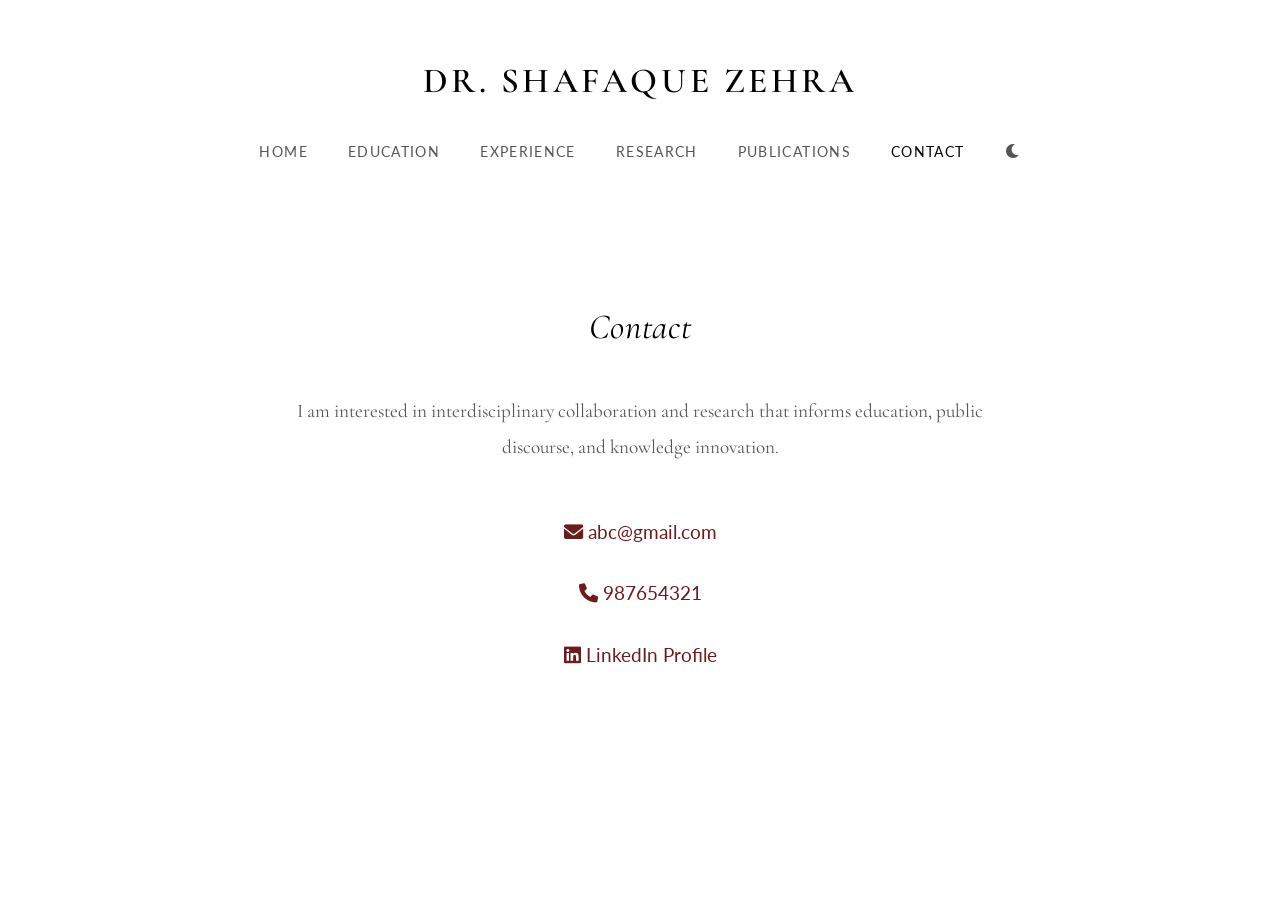
==== contact.html @ 659d8519 "Update contact.html" ====
<!DOCTYPE html>
<html lang="en" data-theme="light">
<head>
    <meta charset="UTF-8">
    <title>Dr. Shafaque Zehra | Contact</title>
    <link rel="stylesheet" href="style.css">
    <link href="https://cdnjs.cloudflare.com/ajax/libs/font-awesome/6.0.0/css/all.min.css" rel="stylesheet">
</head>
<body>
    <nav class="navbar">
        <div class="nav-content">
            <a href="index.html" class="logo">Dr. Shafaque Zehra</a>
            <ul class="nav-links">
                <li><a href="index.html">Home</a></li>
                <li><a href="education.html">Education</a></li>
                <li><a href="experience.html">Experience</a></li>
                <li><a href="research.html">Research</a></li>
                <li><a href="publications.html">Publications</a></li>
                <li><a href="contact.html" class="active">Contact</a></li>
                <li><button id="theme-toggle"><i class="fas fa-moon"></i></button></li>
            </ul>
        </div>
    </nav>
    
    <main class="container" style="text-align: center; margin-top: 4rem;">
        <h2 class="section-title" style="border:none; text-align: center;">Contact</h2>
        
        <p style="margin-bottom: 3rem; font-size: 1.2rem; color: var(--text-muted);">
            I am interested in interdisciplinary collaboration and research that informs education, public discourse, and knowledge innovation.
        </p>

        <div style="font-family: var(--font-sans); font-size: 1.2rem; display: flex; flex-direction: column; gap: 1.5rem; align-items: center;">
            <a href="mailto:abc@gmail.com" class="animated-box" style="width: 100%; max-width: 400px; flex-direction: row; justify-content: center;"><i class="fas fa-envelope"></i> abc@gmail.com</a>
            
            <a href="tel:987654321" class="animated-box" style="width: 100%; max-width: 400px; flex-direction: row; justify-content: center;"><i class="fas fa-phone"></i> 987654321</a>
            
            <a href="https://www.linkedin.com/in/dr-shafaque-zehra-86493b15a" target="_blank" class="animated-box" style="width: 100%; max-width: 400px; flex-direction: row; justify-content: center;"><i class="fab fa-linkedin"></i> LinkedIn Profile</a>
        </div>
    </main>
    <script src="script.js"></script>
</body>
</html>
---- style.css ----
@import url('https://fonts.googleapis.com/css2?family=Cormorant+Garamond:ital,wght@0,400;0,600;0,700;1,400&family=Lato:wght@300;400;700&display=swap');

:root {
    --bg-color: #ffffff;
    --text-main: #222222;
    --text-muted: #555555;
    --primary: #000000;
    --accent: #6b1d1d; /* A subtle, classic academic crimson */
    --border: #e5e5e5;
    
    /* Classic Academic Fonts */
    --font-serif: 'Cormorant Garamond', Georgia, serif;
    --font-sans: 'Lato', Helvetica, Arial, sans-serif;
}

[data-theme="dark"] {
    --bg-color: #1a1a1a;
    --text-main: #e0e0e0;
    --text-muted: #aaaaaa;
    --primary: #ffffff;
    --accent: #d47777;
    --border: #333333;
}

* { margin: 0; padding: 0; box-sizing: border-box; transition: color 0.3s, background-color 0.3s; }

body { 
    font-family: var(--font-serif); 
    background: var(--bg-color); 
    color: var(--text-main); 
    line-height: 1.9; 
    font-size: 1.15rem;
}

h1, h2, h3, h4, .logo { 
    font-weight: 600; 
    color: var(--primary); 
    letter-spacing: 0.02em;
}

a { 
    text-decoration: none; 
    color: var(--accent); 
    border-bottom: 1px transparent solid;
    transition: border-bottom 0.2s ease;
}

a:hover {
    border-bottom: 1px var(--accent) solid;
}

/* Elegant, Minimalist Navigation */
.navbar { 
    padding: 3rem 0 1rem 0; 
    background: var(--bg-color); 
}
.nav-content { 
    max-width: 900px; 
    margin: 0 auto; 
    padding: 0 2rem; 
    display: flex; 
    flex-direction: column; 
    align-items: center;
    gap: 1.5rem;
}
.logo { 
    font-size: 2.2rem; 
    text-transform: uppercase; 
    letter-spacing: 0.1em;
}
.nav-links { 
    list-style: none; 
    display: flex; 
    gap: 2.5rem; 
    align-items: center; 
    font-family: var(--font-sans);
    font-size: 0.85rem;
    text-transform: uppercase;
    letter-spacing: 0.1em;
}
.nav-links a { color: var(--text-muted); border: none; }
.nav-links a:hover, .nav-links a.active { color: var(--primary); }
#theme-toggle { background: none; border: none; color: var(--text-muted); cursor: pointer; font-size: 1rem; }

/* Layout containers */
.container { 
    max-width: 800px; /* Narrower for better reading */
    margin: 0 auto; 
    padding: 3rem 2rem 6rem; 
}

.section-title { 
    font-size: 2.2rem; 
    margin-bottom: 2rem; 
    text-align: center;
    font-style: italic;
    font-weight: 400;
}

/* Refined Book Showcase */
.book-showcase {
    margin: 4rem 0;
    padding: 3rem 0;
    border-top: 1px solid var(--border);
    border-bottom: 1px solid var(--border);
}
.book-content {
    display: flex;
    gap: 4rem;
    align-items: center;
}
.book-image img {
    width: 220px;
    box-shadow: 5px 5px 15px rgba(0,0,0,0.1);
}
.book-text h3 { 
    font-size: 2.2rem; 
    margin-bottom: 0.5rem; 
    line-height: 1.2;
}
.amzn-btn {
    display: inline-block; 
    margin-top: 1.5rem;
    font-family: var(--font-sans);
    font-size: 0.85rem;
    text-transform: uppercase;
    letter-spacing: 0.1em;
    color: var(--text-main);
    border-bottom: 1px solid var(--text-main);
}
.amzn-btn:hover { border-bottom-width: 2px; }

/* Clean Lists (No more bulky boxes) */
.creative-grid { 
    display: flex; 
    flex-direction: column; 
    gap: 3rem; 
}
.card { 
    background: transparent; 
    padding: 0; 
    border: none; 
    box-shadow: none; 
    margin-bottom: 2rem;
}
.card h3, .card h4 {
    font-size: 1.4rem;
    margin-bottom: 0.5rem;
}

/* Minimalist Badges */
.badge-container { display: flex; flex-wrap: wrap; gap: 1rem; margin-bottom: 2rem; }
.badge { 
    background: transparent; 
    border: 1px solid var(--border); 
    color: var(--text-main); 
    padding: 0.4rem 1rem; 
    font-family: var(--font-sans);
    font-size: 0.85rem;
    letter-spacing: 0.05em;
}
.badge:hover { border-color: var(--primary); }

/* Timeline stripped down */
.timeline { border-left: 1px solid var(--border); padding-left: 2rem; }
.timeline-item { margin-bottom: 2.5rem; position: relative; }
.timeline-item::before { 
    content: ''; 
    position: absolute; 
    left: -2.3rem; 
    top: 0.4rem; 
    width: 0.5rem; 
    height: 0.5rem; 
    background: var(--text-muted); 
    border-radius: 50%; 
}
.time-date { 
    font-family: var(--font-sans);
    font-size: 0.85rem;
    color: var(--text-muted); 
    text-transform: uppercase;
    letter-spacing: 0.1em;
    margin-bottom: 0.5rem; 
    display: block; 
}

/* Contact Grid */
.contact-grid { text-align: center; padding: 2rem 0; }
.contact-grid a { font-size: 1.2rem; margin: 1rem; display: inline-block; color: var(--primary); font-family: var(--font-sans); }

@media (max-width: 768px) { 
    .book-content { flex-direction: column; text-align: center; } 
    .nav-links { flex-wrap: wrap; justify-content: center; gap: 1.5rem; }
}
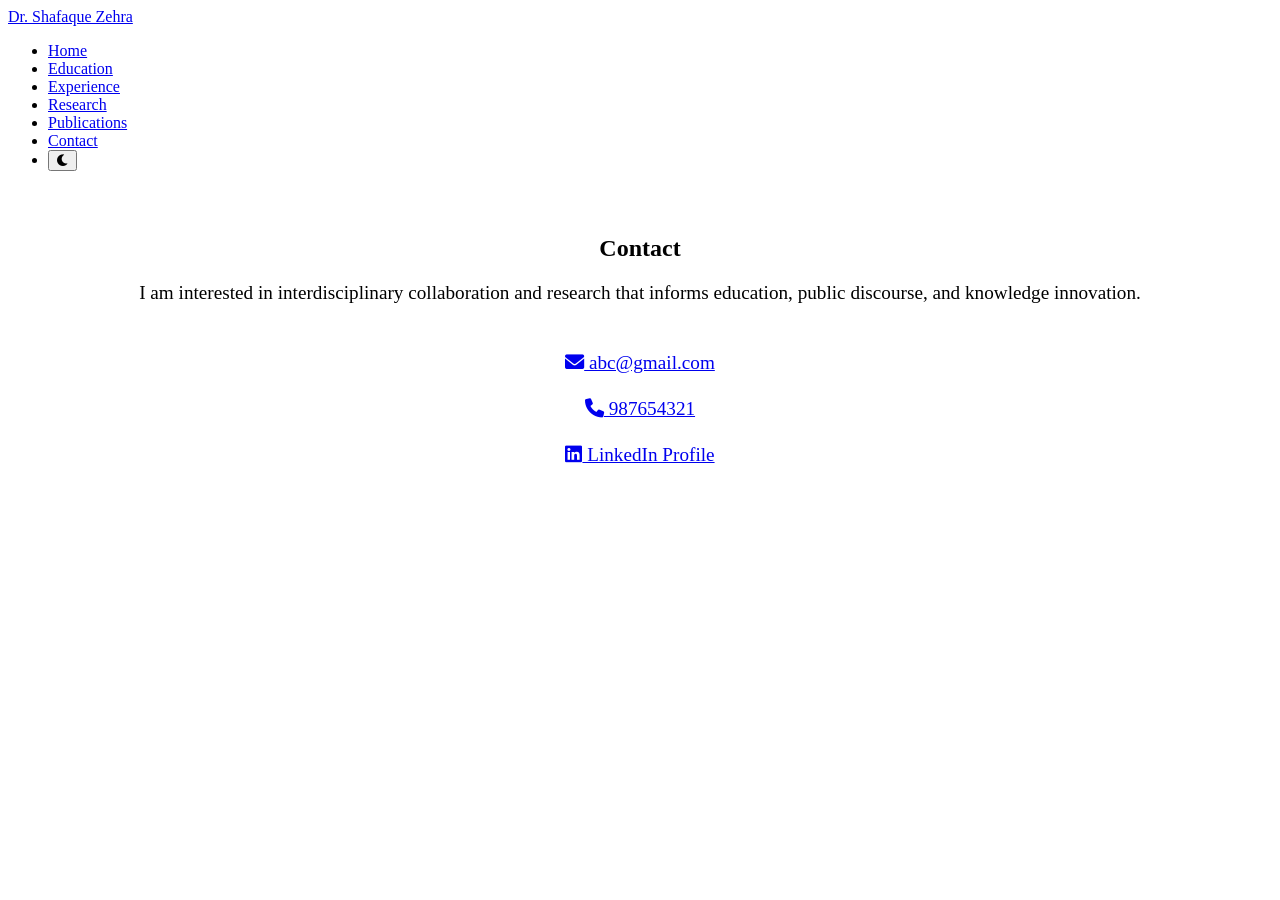
==== commit 7ed6b57c: "Update contact.html" ====
--- a/contact.html
+++ b/contact.html
@@ -30,9 +30,9 @@
         </p>
 
         <div style="font-family: var(--font-sans); font-size: 1.2rem; display: flex; flex-direction: column; gap: 1.5rem; align-items: center;">
-            <a href="mailto:abc@gmail.com" class="animated-box" style="width: 100%; max-width: 400px; flex-direction: row; justify-content: center;"><i class="fas fa-envelope"></i> abc@gmail.com</a>
+            <a href="mailto:g.zehra@jmi.ac.in" class="animated-box" style="width: 100%; max-width: 400px; flex-direction: row; justify-content: center;"><i class="fas fa-envelope"></i> abc@gmail.com</a>
             
-            <a href="tel:987654321" class="animated-box" style="width: 100%; max-width: 400px; flex-direction: row; justify-content: center;"><i class="fas fa-phone"></i> 987654321</a>
+            <a href="tel:XXXXXXX88" class="animated-box" style="width: 100%; max-width: 400px; flex-direction: row; justify-content: center;"><i class="fas fa-phone"></i> 987654321</a>
             
             <a href="https://www.linkedin.com/in/dr-shafaque-zehra-86493b15a" target="_blank" class="animated-box" style="width: 100%; max-width: 400px; flex-direction: row; justify-content: center;"><i class="fab fa-linkedin"></i> LinkedIn Profile</a>
         </div>
--- a/style.css
+++ b/style.css
@@ -1,194 +1,55 @@
-@import url('https://fonts.googleapis.com/css2?family=Cormorant+Garamond:ital,wght@0,400;0,600;0,700;1,400&family=Lato:wght@300;400;700&display=swap');
-
-:root {
-    --bg-color: #ffffff;
-    --text-main: #222222;
-    --text-muted: #555555;
-    --primary: #000000;
-    --accent: #6b1d1d; /* A subtle, classic academic crimson */
-    --border: #e5e5e5;
-    
-    /* Classic Academic Fonts */
-    --font-serif: 'Cormorant Garamond', Georgia, serif;
-    --font-sans: 'Lato', Helvetica, Arial, sans-serif;
+/* --- Inner Page Styling --- */
+.page-header {
+    background-color: var(--hero-bg);
+    color: var(--text-light);
+    padding-bottom: 3rem;
+    text-align: center;
 }
-
-[data-theme="dark"] {
-    --bg-color: #1a1a1a;
-    --text-main: #e0e0e0;
-    --text-muted: #aaaaaa;
-    --primary: #ffffff;
-    --accent: #d47777;
-    --border: #333333;
+.page-header h1 {
+    font-size: 2.8rem;
+    font-weight: 400;
+    letter-spacing: 0.05em;
 }
-
-* { margin: 0; padding: 0; box-sizing: border-box; transition: color 0.3s, background-color 0.3s; }
-
-body { 
-    font-family: var(--font-serif); 
-    background: var(--bg-color); 
-    color: var(--text-main); 
-    line-height: 1.9; 
-    font-size: 1.15rem;
+.inner-content {
+    max-width: 900px;
+    margin: 4rem auto 6rem;
+    padding: 0 2rem;
 }
-
-h1, h2, h3, h4, .logo { 
-    font-weight: 600; 
-    color: var(--primary); 
-    letter-spacing: 0.02em;
-}
-
-a { 
-    text-decoration: none; 
-    color: var(--accent); 
-    border-bottom: 1px transparent solid;
-    transition: border-bottom 0.2s ease;
-}
-
-a:hover {
-    border-bottom: 1px var(--accent) solid;
-}
-
-/* Elegant, Minimalist Navigation */
-.navbar { 
-    padding: 3rem 0 1rem 0; 
-    background: var(--bg-color); 
-}
-.nav-content { 
-    max-width: 900px; 
-    margin: 0 auto; 
-    padding: 0 2rem; 
-    display: flex; 
-    flex-direction: column; 
-    align-items: center;
-    gap: 1.5rem;
-}
-.logo { 
-    font-size: 2.2rem; 
-    text-transform: uppercase; 
-    letter-spacing: 0.1em;
-}
-.nav-links { 
-    list-style: none; 
-    display: flex; 
-    gap: 2.5rem; 
-    align-items: center; 
-    font-family: var(--font-sans);
-    font-size: 0.85rem;
-    text-transform: uppercase;
-    letter-spacing: 0.1em;
-}
-.nav-links a { color: var(--text-muted); border: none; }
-.nav-links a:hover, .nav-links a.active { color: var(--primary); }
-#theme-toggle { background: none; border: none; color: var(--text-muted); cursor: pointer; font-size: 1rem; }
-
-/* Layout containers */
-.container { 
-    max-width: 800px; /* Narrower for better reading */
-    margin: 0 auto; 
-    padding: 3rem 2rem 6rem; 
-}
-
-.section-title { 
-    font-size: 2.2rem; 
-    margin-bottom: 2rem; 
-    text-align: center;
-    font-style: italic;
+.inner-content h2 {
+    font-size: 2rem;
+    margin: 3rem 0 1.5rem;
+    color: var(--hero-bg);
+    border-bottom: 1px solid var(--border);
+    padding-bottom: 0.5rem;
     font-weight: 400;
 }
-
-/* Refined Book Showcase */
-.book-showcase {
-    margin: 4rem 0;
-    padding: 3rem 0;
-    border-top: 1px solid var(--border);
-    border-bottom: 1px solid var(--border);
+.inner-content p {
+    margin-bottom: 1.5rem;
+    font-size: 1.15rem;
+    text-align: justify;
 }
-.book-content {
-    display: flex;
-    gap: 4rem;
-    align-items: center;
+.inner-content ul {
+    margin-left: 1.5rem;
+    margin-bottom: 2rem;
+    font-family: var(--font-sans);
+    font-size: 1.05rem;
 }
-.book-image img {
-    width: 220px;
-    box-shadow: 5px 5px 15px rgba(0,0,0,0.1);
+.inner-content li {
+    margin-bottom: 0.8rem;
 }
-.book-text h3 { 
-    font-size: 2.2rem; 
-    margin-bottom: 0.5rem; 
-    line-height: 1.2;
+.job-block {
+    margin-bottom: 2.5rem;
 }
-.amzn-btn {
-    display: inline-block; 
-    margin-top: 1.5rem;
+.job-block h3 {
+    font-size: 1.5rem;
+    color: var(--text-dark);
+    margin-bottom: 0.2rem;
+}
+.job-meta {
     font-family: var(--font-sans);
-    font-size: 0.85rem;
+    font-size: 1rem;
+    color: var(--text-muted);
     text-transform: uppercase;
-    letter-spacing: 0.1em;
-    color: var(--text-main);
-    border-bottom: 1px solid var(--text-main);
+    letter-spacing: 0.05em;
+    margin-bottom: 1rem;
 }
-.amzn-btn:hover { border-bottom-width: 2px; }
-
-/* Clean Lists (No more bulky boxes) */
-.creative-grid { 
-    display: flex; 
-    flex-direction: column; 
-    gap: 3rem; 
-}
-.card { 
-    background: transparent; 
-    padding: 0; 
-    border: none; 
-    box-shadow: none; 
-    margin-bottom: 2rem;
-}
-.card h3, .card h4 {
-    font-size: 1.4rem;
-    margin-bottom: 0.5rem;
-}
-
-/* Minimalist Badges */
-.badge-container { display: flex; flex-wrap: wrap; gap: 1rem; margin-bottom: 2rem; }
-.badge { 
-    background: transparent; 
-    border: 1px solid var(--border); 
-    color: var(--text-main); 
-    padding: 0.4rem 1rem; 
-    font-family: var(--font-sans);
-    font-size: 0.85rem;
-    letter-spacing: 0.05em;
-}
-.badge:hover { border-color: var(--primary); }
-
-/* Timeline stripped down */
-.timeline { border-left: 1px solid var(--border); padding-left: 2rem; }
-.timeline-item { margin-bottom: 2.5rem; position: relative; }
-.timeline-item::before { 
-    content: ''; 
-    position: absolute; 
-    left: -2.3rem; 
-    top: 0.4rem; 
-    width: 0.5rem; 
-    height: 0.5rem; 
-    background: var(--text-muted); 
-    border-radius: 50%; 
-}
-.time-date { 
-    font-family: var(--font-sans);
-    font-size: 0.85rem;
-    color: var(--text-muted); 
-    text-transform: uppercase;
-    letter-spacing: 0.1em;
-    margin-bottom: 0.5rem; 
-    display: block; 
-}
-
-/* Contact Grid */
-.contact-grid { text-align: center; padding: 2rem 0; }
-.contact-grid a { font-size: 1.2rem; margin: 1rem; display: inline-block; color: var(--primary); font-family: var(--font-sans); }
-
-@media (max-width: 768px) { 
-    .book-content { flex-direction: column; text-align: center; } 
-    .nav-links { flex-wrap: wrap; justify-content: center; gap: 1.5rem; }
-}
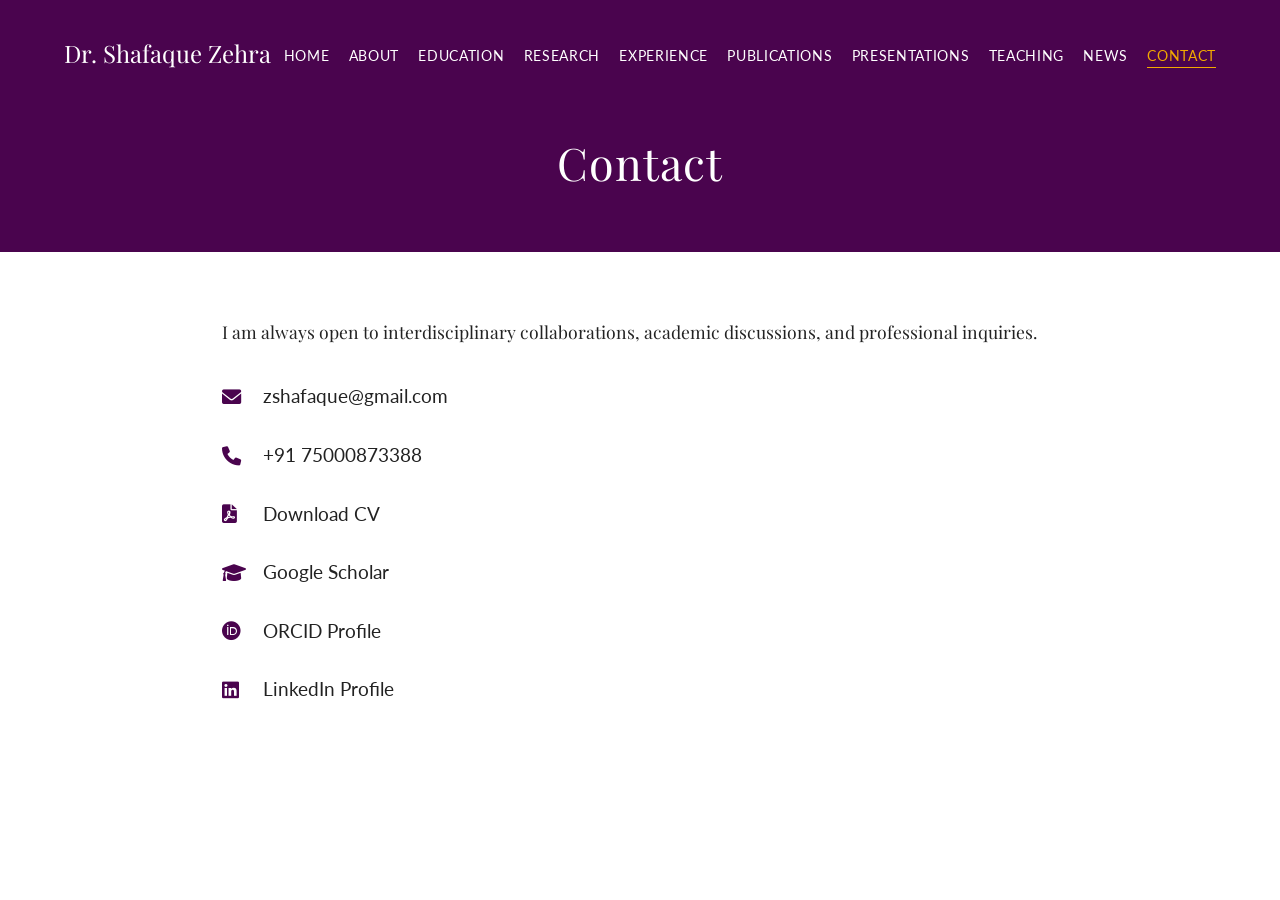
==== commit a58f1a50: "Update contact.html" ====
--- a/contact.html
+++ b/contact.html
@@ -1,42 +1,43 @@
 <!DOCTYPE html>
-<html lang="en" data-theme="light">
+<html lang="en">
 <head>
     <meta charset="UTF-8">
-    <title>Dr. Shafaque Zehra | Contact</title>
+    <meta name="viewport" content="width=device-width, initial-scale=1.0">
+    <title>Contact | Dr. Shafaque Zehra</title>
     <link rel="stylesheet" href="style.css">
     <link href="https://cdnjs.cloudflare.com/ajax/libs/font-awesome/6.0.0/css/all.min.css" rel="stylesheet">
 </head>
 <body>
-    <nav class="navbar">
-        <div class="nav-content">
+    <header class="inner-header">
+        <nav class="navbar">
             <a href="index.html" class="logo">Dr. Shafaque Zehra</a>
             <ul class="nav-links">
                 <li><a href="index.html">Home</a></li>
+                <li><a href="about.html">About</a></li>
                 <li><a href="education.html">Education</a></li>
+                <li><a href="research.html">Research</a></li>
                 <li><a href="experience.html">Experience</a></li>
-                <li><a href="research.html">Research</a></li>
                 <li><a href="publications.html">Publications</a></li>
+                <li><a href="presentations.html">Presentations</a></li>
+                <li><a href="teaching.html">Teaching</a></li>
+                <li><a href="news.html">News</a></li>
                 <li><a href="contact.html" class="active">Contact</a></li>
-                <li><button id="theme-toggle"><i class="fas fa-moon"></i></button></li>
             </ul>
-        </div>
-    </nav>
-    
-    <main class="container" style="text-align: center; margin-top: 4rem;">
-        <h2 class="section-title" style="border:none; text-align: center;">Contact</h2>
+        </nav>
+        <h1>Contact</h1>
+    </header>
+
+    <main class="inner-content">
+        <p>I am always open to interdisciplinary collaborations, academic discussions, and professional inquiries.</p>
         
-        <p style="margin-bottom: 3rem; font-size: 1.2rem; color: var(--text-muted);">
-            I am interested in interdisciplinary collaboration and research that informs education, public discourse, and knowledge innovation.
-        </p>
-
-        <div style="font-family: var(--font-sans); font-size: 1.2rem; display: flex; flex-direction: column; gap: 1.5rem; align-items: center;">
-            <a href="mailto:g.zehra@jmi.ac.in" class="animated-box" style="width: 100%; max-width: 400px; flex-direction: row; justify-content: center;"><i class="fas fa-envelope"></i> abc@gmail.com</a>
-            
-            <a href="tel:XXXXXXX88" class="animated-box" style="width: 100%; max-width: 400px; flex-direction: row; justify-content: center;"><i class="fas fa-phone"></i> 987654321</a>
-            
-            <a href="https://www.linkedin.com/in/dr-shafaque-zehra-86493b15a" target="_blank" class="animated-box" style="width: 100%; max-width: 400px; flex-direction: row; justify-content: center;"><i class="fab fa-linkedin"></i> LinkedIn Profile</a>
+        <div class="contact-links">
+            <a href="mailto:zshafaque@gmail.com"><i class="fas fa-envelope" style="color: var(--hero-bg); width: 25px;"></i> zshafaque@gmail.com</a>
+            <a href="tel:XXXXXXXXX88"><i class="fas fa-phone" style="color: var(--hero-bg); width: 25px;"></i> +91 75000873388</a>
+            <a href="Resume_Dr%20Shafaque%20Zehra.pdf" download><i class="fas fa-file-pdf" style="color: var(--hero-bg); width: 25px;"></i> Download CV</a>
+            <a href="https://scholar.google.com/citations?user=N5JJjjAAAAAJ" target="_blank"><i class="fas fa-graduation-cap" style="color: var(--hero-bg); width: 25px;"></i> Google Scholar</a>
+            <a href="https://orcid.org/0009-0004-7044-670X" target="_blank"><i class="fab fa-orcid" style="color: var(--hero-bg); width: 25px;"></i> ORCID Profile</a>
+            <a href="https://www.linkedin.com/in/shafaque-zehra-86493b15a" target="_blank"><i class="fab fa-linkedin" style="color: var(--hero-bg); width: 25px;"></i> LinkedIn Profile</a>
         </div>
     </main>
-    <script src="script.js"></script>
 </body>
 </html>
--- a/style.css
+++ b/style.css
@@ -1,55 +1,69 @@
-/* --- Inner Page Styling --- */
-.page-header {
-    background-color: var(--hero-bg);
-    color: var(--text-light);
-    padding-bottom: 3rem;
-    text-align: center;
+@import url('https://fonts.googleapis.com/css2?family=Playfair+Display:ital,wght@0,400;0,600;1,400&family=Lato:wght@300;400;700&display=swap');
+
+:root {
+    --hero-bg: #4a044e; /* Deep Purple */
+    --text-light: #ffffff;
+    --text-dark: #222222;
+    --text-muted: #555555;
+    --accent-color: #f2a900; /* Gold */
+    --font-serif: 'Playfair Display', serif;
+    --font-sans: 'Lato', sans-serif;
 }
-.page-header h1 {
-    font-size: 2.8rem;
-    font-weight: 400;
-    letter-spacing: 0.05em;
+
+* { margin: 0; padding: 0; box-sizing: border-box; }
+body { font-family: var(--font-serif); color: var(--text-dark); line-height: 1.8; background-color: #ffffff; font-size: 1.1rem; }
+a { text-decoration: none; color: var(--hero-bg); }
+a:hover { color: var(--accent-color); }
+
+/* --- Navigation (Shared across all pages) --- */
+.navbar { display: flex; justify-content: space-between; align-items: center; padding: 2rem 5%; background-color: var(--hero-bg); }
+.logo { font-size: 1.5rem; font-weight: 400; color: var(--text-light); text-decoration: none; }
+.logo:hover { color: var(--text-light); }
+.nav-links { list-style: none; display: flex; gap: 1.2rem; flex-wrap: wrap; }
+.nav-links a { color: var(--text-light); font-family: var(--font-sans); font-size: 0.85rem; text-transform: uppercase; letter-spacing: 0.05em; padding-bottom: 3px; border-bottom: 1px solid transparent; transition: 0.3s; }
+.nav-links a:hover, .nav-links a.active { border-bottom: 1px solid var(--accent-color); color: var(--accent-color); }
+
+/* --- Home Page Specific --- */
+.hero-section { background-color: var(--hero-bg); color: var(--text-light); padding-bottom: 4rem; }
+.hero-content { display: flex; justify-content: space-around; align-items: center; max-width: 1200px; margin: 2rem auto 0; padding: 0 2rem; gap: 2rem; }
+.hero-left { text-align: center; flex: 1; }
+.hero-left h2 { font-size: 2.8rem; margin-bottom: 1rem; font-weight: 400; }
+.hero-book { width: 220px; box-shadow: 0 15px 30px rgba(0,0,0,0.4); margin-bottom: 2rem; border-radius: 2px; }
+.hero-btn { display: inline-block; padding: 0.8rem 2rem; border: 1px solid var(--accent-color); color: var(--accent-color); font-family: var(--font-sans); font-size: 0.9rem; transition: 0.3s; text-transform: uppercase; letter-spacing: 0.05em; }
+.hero-btn:hover { background: var(--accent-color); color: var(--hero-bg); }
+.hero-right { flex: 1; display: flex; justify-content: center; }
+.hero-photo { width: 100%; max-width: 380px; border-radius: 4px; box-shadow: 0 10px 25px rgba(0,0,0,0.3); }
+.intro-section { padding: 5rem 2rem; text-align: center; max-width: 900px; margin: 0 auto; }
+.intro-section h1 { font-size: 3rem; margin-bottom: 1rem; font-weight: 400; color: var(--hero-bg); }
+.designation { font-family: var(--font-sans); color: var(--text-muted); margin-bottom: 2.5rem; font-size: 1rem; text-transform: uppercase; letter-spacing: 0.05em; }
+.intro-section p { margin-bottom: 1.5rem; font-size: 1.2rem; text-align: justify; }
+
+/* --- Inner Pages (About, Research, etc.) --- */
+.inner-header { background-color: var(--hero-bg); color: var(--text-light); padding-bottom: 3rem; text-align: center; }
+.inner-header h1 { font-size: 2.8rem; font-weight: 400; margin-top: 1rem; letter-spacing: 0.02em; }
+.inner-content { max-width: 900px; margin: 4rem auto 6rem; padding: 0 2rem; }
+.section-title { font-size: 2rem; margin: 3rem 0 1.5rem; color: var(--hero-bg); border-bottom: 1px solid #eaeaea; padding-bottom: 0.5rem; font-weight: 400; }
+.inner-content p { margin-bottom: 1.5rem; text-align: justify; }
+.inner-content ul { margin-left: 1.5rem; margin-bottom: 2rem; font-family: var(--font-sans); }
+.inner-content li { margin-bottom: 0.5rem; }
+
+/* Content Blocks for Experience, Education, Pubs */
+.item-block { margin-bottom: 2.5rem; }
+.item-block h3 { font-size: 1.4rem; color: var(--text-dark); margin-bottom: 0.3rem; }
+.item-meta { font-family: var(--font-sans); font-size: 0.95rem; color: var(--hero-bg); text-transform: uppercase; letter-spacing: 0.05em; margin-bottom: 0.8rem; font-weight: 700; }
+.item-desc { font-style: italic; color: var(--text-muted); margin-bottom: 0.5rem; }
+
+/* Tags for Research Interests */
+.tags { display: flex; flex-wrap: wrap; gap: 0.8rem; margin-bottom: 2rem; }
+.tag { font-family: var(--font-sans); font-size: 0.9rem; padding: 0.5rem 1rem; background: #f5f5f5; border: 1px solid #eaeaea; border-radius: 20px; color: var(--text-dark); }
+
+/* Contact Section */
+.contact-links { display: flex; flex-direction: column; gap: 1.5rem; font-family: var(--font-sans); font-size: 1.2rem; margin-top: 2rem; }
+.contact-links a { display: flex; align-items: center; gap: 1rem; color: var(--text-dark); }
+.contact-links a:hover { color: var(--hero-bg); }
+
+@media (max-width: 850px) {
+    .navbar { flex-direction: column; gap: 1rem; text-align: center; }
+    .nav-links { justify-content: center; }
+    .hero-content { flex-direction: column; gap: 4rem; }
 }
-.inner-content {
-    max-width: 900px;
-    margin: 4rem auto 6rem;
-    padding: 0 2rem;
-}
-.inner-content h2 {
-    font-size: 2rem;
-    margin: 3rem 0 1.5rem;
-    color: var(--hero-bg);
-    border-bottom: 1px solid var(--border);
-    padding-bottom: 0.5rem;
-    font-weight: 400;
-}
-.inner-content p {
-    margin-bottom: 1.5rem;
-    font-size: 1.15rem;
-    text-align: justify;
-}
-.inner-content ul {
-    margin-left: 1.5rem;
-    margin-bottom: 2rem;
-    font-family: var(--font-sans);
-    font-size: 1.05rem;
-}
-.inner-content li {
-    margin-bottom: 0.8rem;
-}
-.job-block {
-    margin-bottom: 2.5rem;
-}
-.job-block h3 {
-    font-size: 1.5rem;
-    color: var(--text-dark);
-    margin-bottom: 0.2rem;
-}
-.job-meta {
-    font-family: var(--font-sans);
-    font-size: 1rem;
-    color: var(--text-muted);
-    text-transform: uppercase;
-    letter-spacing: 0.05em;
-    margin-bottom: 1rem;
-}
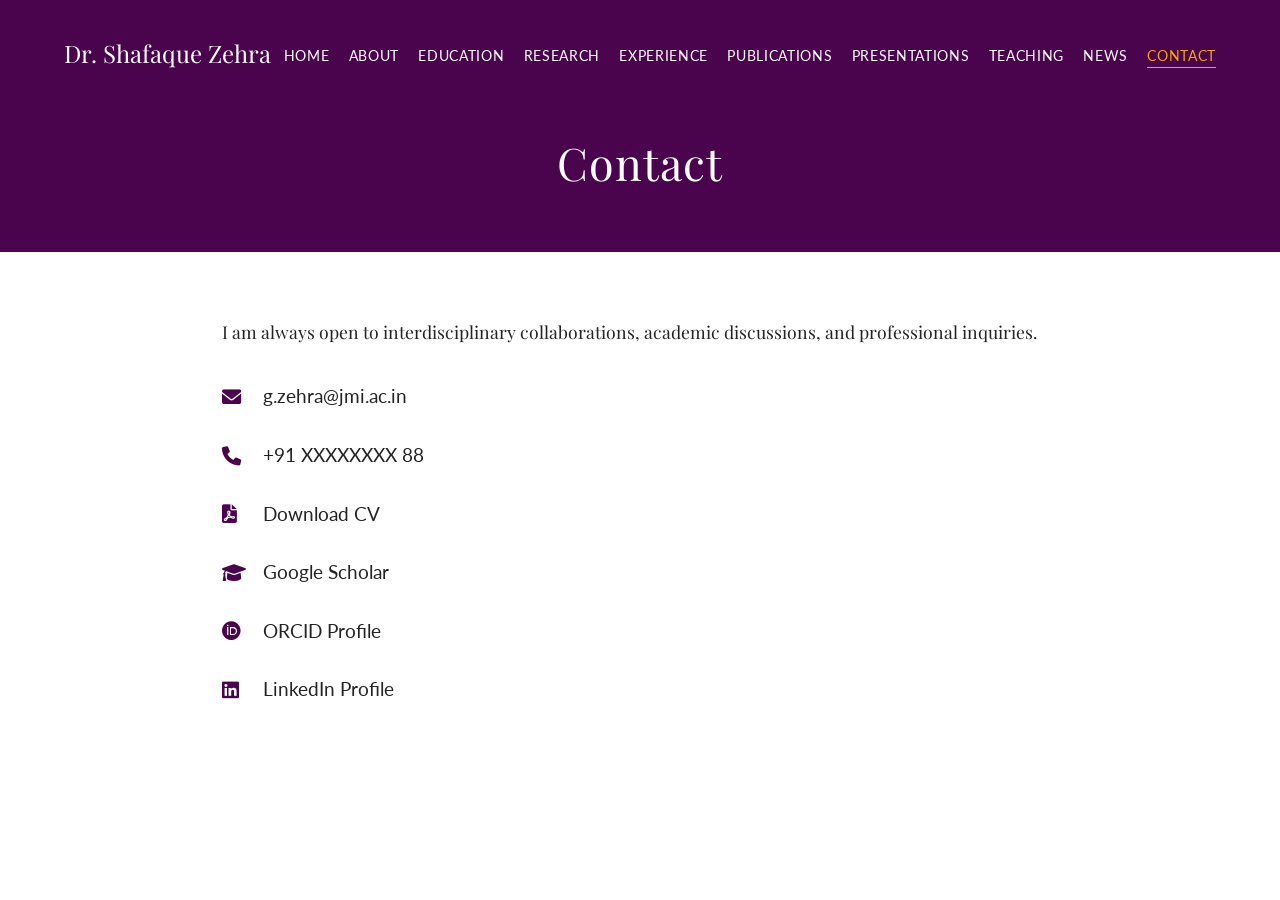
==== commit e1994768: "Update contact.html" ====
--- a/contact.html
+++ b/contact.html
@@ -31,12 +31,12 @@
         <p>I am always open to interdisciplinary collaborations, academic discussions, and professional inquiries.</p>
         
         <div class="contact-links">
-            <a href="mailto:zshafaque@gmail.com"><i class="fas fa-envelope" style="color: var(--hero-bg); width: 25px;"></i> zshafaque@gmail.com</a>
-            <a href="tel:XXXXXXXXX88"><i class="fas fa-phone" style="color: var(--hero-bg); width: 25px;"></i> +91 75000873388</a>
+            <a href="mailto:g.zehra@jmi.ac.in"><i class="fas fa-envelope" style="color: var(--hero-bg); width: 25px;"></i> g.zehra@jmi.ac.in</a>
+            <a href="tel:XXXXXXXXX88"><i class="fas fa-phone" style="color: var(--hero-bg); width: 25px;"></i> +91 XXXXXXXX 88</a>
             <a href="Resume_Dr%20Shafaque%20Zehra.pdf" download><i class="fas fa-file-pdf" style="color: var(--hero-bg); width: 25px;"></i> Download CV</a>
             <a href="https://scholar.google.com/citations?user=N5JJjjAAAAAJ" target="_blank"><i class="fas fa-graduation-cap" style="color: var(--hero-bg); width: 25px;"></i> Google Scholar</a>
             <a href="https://orcid.org/0009-0004-7044-670X" target="_blank"><i class="fab fa-orcid" style="color: var(--hero-bg); width: 25px;"></i> ORCID Profile</a>
-            <a href="https://www.linkedin.com/in/shafaque-zehra-86493b15a" target="_blank"><i class="fab fa-linkedin" style="color: var(--hero-bg); width: 25px;"></i> LinkedIn Profile</a>
+            <a href="https://www.linkedin.com/in/dr-shafaque-zehra-86493b15a/" target="_blank"><i class="fab fa-linkedin" style="color: var(--hero-bg); width: 25px;"></i> LinkedIn Profile</a>
         </div>
     </main>
 </body>
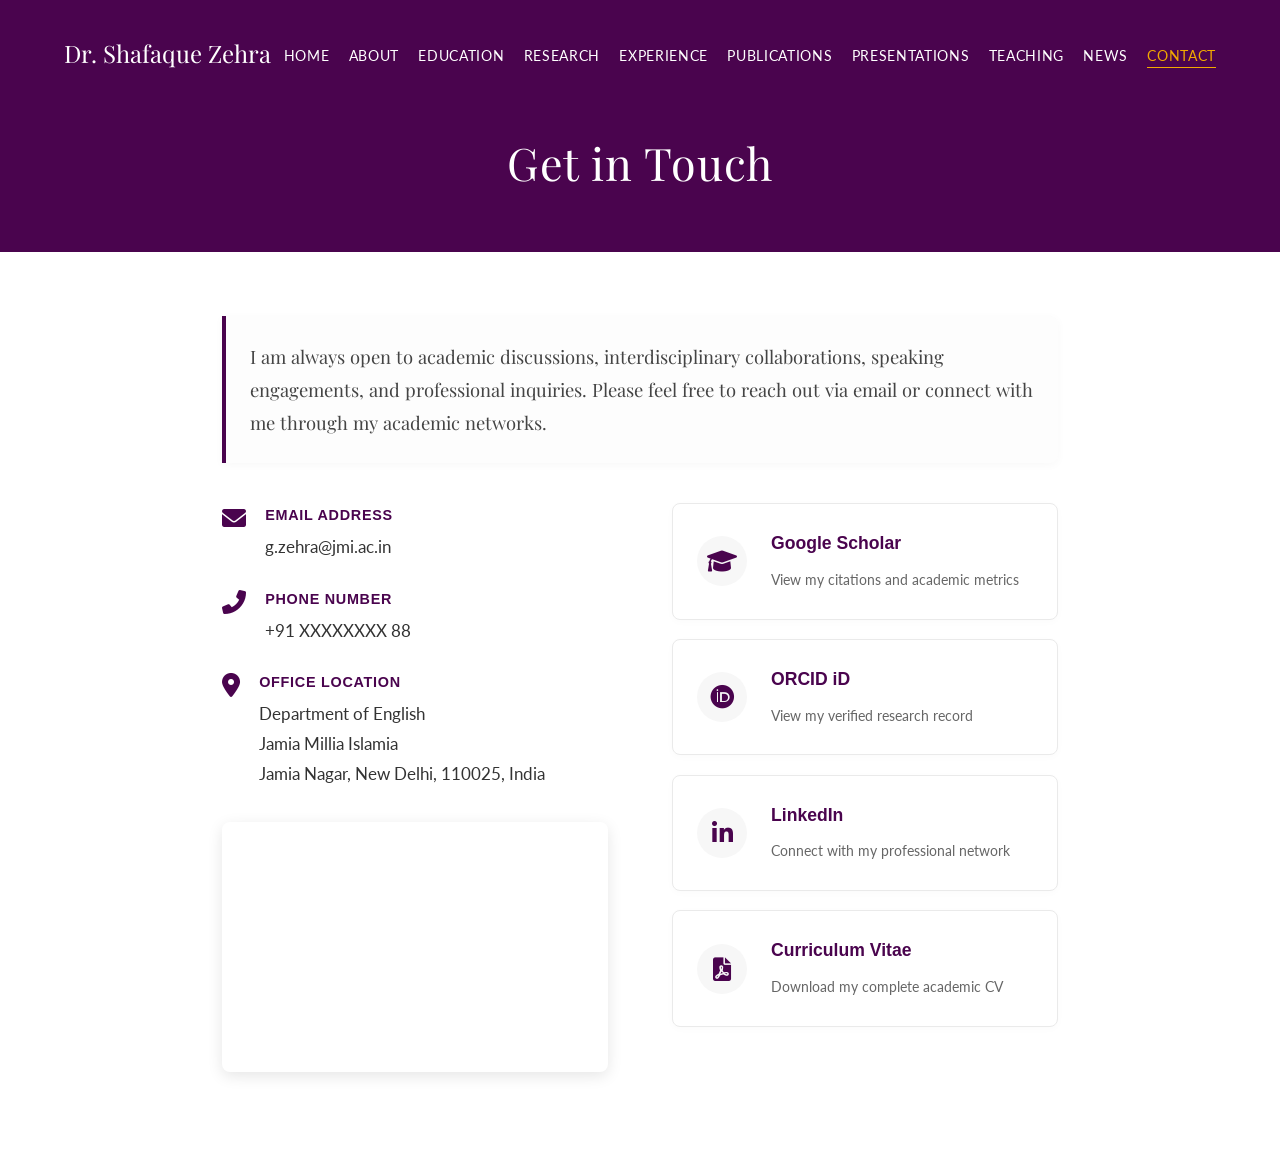
==== commit 215ef3fd: "Update contact.html" ====
--- a/contact.html
+++ b/contact.html
@@ -6,6 +6,135 @@
     <title>Contact | Dr. Shafaque Zehra</title>
     <link rel="stylesheet" href="style.css">
     <link href="https://cdnjs.cloudflare.com/ajax/libs/font-awesome/6.0.0/css/all.min.css" rel="stylesheet">
+    
+    <!-- Modern Styling just for the Contact Page -->
+    <style>
+        .contact-container {
+            display: grid;
+            grid-template-columns: 1fr 1fr;
+            gap: 4rem;
+            margin-top: 2rem;
+        }
+
+        .contact-intro {
+            font-size: 1.15rem;
+            color: #444;
+            margin-bottom: 2.5rem;
+            line-height: 1.8;
+            border-left: 4px solid var(--hero-bg);
+            padding-left: 1.5rem;
+            background: #fdfdfd;
+            padding: 1.5rem;
+            border-radius: 0 8px 8px 0;
+            box-shadow: 0 2px 10px rgba(0,0,0,0.03);
+        }
+
+        /* Left Side: Contact Info & Map */
+        .info-group {
+            margin-bottom: 2rem;
+        }
+        .info-item {
+            display: flex;
+            align-items: flex-start;
+            gap: 1.2rem;
+            margin-bottom: 1.5rem;
+            font-family: var(--font-sans);
+            font-size: 1.05rem;
+            color: #333;
+        }
+        .info-icon {
+            color: var(--hero-bg);
+            font-size: 1.5rem;
+            margin-top: 0.2rem;
+        }
+        .info-text strong {
+            display: block;
+            font-size: 0.9rem;
+            text-transform: uppercase;
+            letter-spacing: 0.05em;
+            color: var(--hero-bg);
+            margin-bottom: 0.2rem;
+        }
+        .info-text a {
+            color: #333;
+            text-decoration: none;
+            transition: color 0.3s;
+        }
+        .info-text a:hover {
+            color: var(--accent-color);
+        }
+
+        .map-wrapper {
+            width: 100%;
+            height: 250px;
+            border-radius: 8px;
+            overflow: hidden;
+            box-shadow: 0 4px 15px rgba(0,0,0,0.1);
+            margin-top: 1rem;
+        }
+
+        /* Right Side: Modern Profile Cards */
+        .academic-profiles {
+            display: flex;
+            flex-direction: column;
+            gap: 1.2rem;
+        }
+        .profile-card {
+            display: flex;
+            align-items: center;
+            gap: 1.5rem;
+            padding: 1.5rem;
+            background: #ffffff;
+            border: 1px solid #eaeaea;
+            border-radius: 8px;
+            text-decoration: none;
+            color: #333;
+            transition: all 0.3s ease;
+            box-shadow: 0 2px 8px rgba(0,0,0,0.02);
+        }
+        .profile-card:hover {
+            transform: translateY(-4px);
+            box-shadow: 0 10px 20px rgba(0,0,0,0.08);
+            border-color: var(--hero-bg);
+        }
+        .profile-icon {
+            background: #f7f7f7;
+            width: 50px;
+            height: 50px;
+            display: flex;
+            align-items: center;
+            justify-content: center;
+            border-radius: 50%;
+            font-size: 1.5rem;
+            color: var(--hero-bg);
+            transition: all 0.3s ease;
+        }
+        .profile-card:hover .profile-icon {
+            background: var(--hero-bg);
+            color: #ffffff;
+        }
+        .profile-details {
+            font-family: var(--font-sans);
+        }
+        .profile-details span {
+            display: block;
+            font-weight: 700;
+            font-size: 1.1rem;
+            color: var(--hero-bg);
+            margin-bottom: 0.2rem;
+        }
+        .profile-details small {
+            color: #666;
+            font-size: 0.85rem;
+        }
+
+        @media (max-width: 850px) {
+            .contact-container {
+                grid-template-columns: 1fr;
+                gap: 3rem;
+            }
+        }
+    </style>
 </head>
 <body>
     <header class="inner-header">
@@ -24,20 +153,99 @@
                 <li><a href="contact.html" class="active">Contact</a></li>
             </ul>
         </nav>
-        <h1>Contact</h1>
+        <h1>Get in Touch</h1>
     </header>
 
     <main class="inner-content">
-        <p>I am always open to interdisciplinary collaborations, academic discussions, and professional inquiries.</p>
         
-        <div class="contact-links">
-            <a href="mailto:g.zehra@jmi.ac.in"><i class="fas fa-envelope" style="color: var(--hero-bg); width: 25px;"></i> g.zehra@jmi.ac.in</a>
-            <a href="tel:XXXXXXXXX88"><i class="fas fa-phone" style="color: var(--hero-bg); width: 25px;"></i> +91 XXXXXXXX 88</a>
-            <a href="Resume_Dr%20Shafaque%20Zehra.pdf" download><i class="fas fa-file-pdf" style="color: var(--hero-bg); width: 25px;"></i> Download CV</a>
-            <a href="https://scholar.google.com/citations?user=N5JJjjAAAAAJ" target="_blank"><i class="fas fa-graduation-cap" style="color: var(--hero-bg); width: 25px;"></i> Google Scholar</a>
-            <a href="https://orcid.org/0009-0004-7044-670X" target="_blank"><i class="fab fa-orcid" style="color: var(--hero-bg); width: 25px;"></i> ORCID Profile</a>
-            <a href="https://www.linkedin.com/in/dr-shafaque-zehra-86493b15a/" target="_blank"><i class="fab fa-linkedin" style="color: var(--hero-bg); width: 25px;"></i> LinkedIn Profile</a>
+        <div class="contact-intro">
+            I am always open to academic discussions, interdisciplinary collaborations, speaking engagements, and professional inquiries. Please feel free to reach out via email or connect with me through my academic networks.
         </div>
+
+        <div class="contact-container">
+            <!-- Left Side: Direct Contact & Location -->
+            <div class="contact-left">
+                <div class="info-group">
+                    <div class="info-item">
+                        <i class="fas fa-envelope info-icon"></i>
+                        <div class="info-text">
+                            <strong>Email Address</strong>
+                            <a href="mailto:g.zehra@jmi.ac.in">g.zehra@jmi.ac.in</a>
+                        </div>
+                    </div>
+
+                    <div class="info-item">
+                        <i class="fas fa-phone-alt info-icon"></i>
+                        <div class="info-text">
+                            <strong>Phone Number</strong>
+                            <a href="tel:XXXXXXXXX88">+91 XXXXXXXX 88</a>
+                        </div>
+                    </div>
+
+                    <div class="info-item">
+                        <i class="fas fa-map-marker-alt info-icon"></i>
+                        <div class="info-text">
+                            <strong>Office Location</strong>
+                            Department of English<br>
+                            Jamia Millia Islamia<br>
+                            Jamia Nagar, New Delhi, 110025, India
+                        </div>
+                    </div>
+                </div>
+
+                <!-- Google Map Embed -->
+                <div class="map-wrapper">
+                    <iframe src="https://www.google.com/maps/embed?pb=!1m18!1m12!1m3!1d3504.607212001712!2d77.27976781508075!3d28.55152598244976!2m3!1f0!2f0!3f0!3m2!1i1024!2i768!4f13.1!3m3!1m2!1s0x390ce3eb6995690b%3A0x6b772412eec5a818!2sDepartment%20of%20English%2C%20Jamia%20Millia%20Islamia!5e0!3m2!1sen!2sin!4v1689255000000!5m2!1sen!2sin" 
+                            width="100%" 
+                            height="100%" 
+                            style="border:0;" 
+                            allowfullscreen="" 
+                            loading="lazy" 
+                            referrerpolicy="no-referrer-when-downgrade">
+                    </iframe>
+                </div>
+            </div>
+
+            <!-- Right Side: Academic & Social Profiles -->
+            <div class="contact-right">
+                <div class="academic-profiles">
+                    
+                    <a href="https://scholar.google.com/citations?user=N5JJjjAAAAAJ" target="_blank" class="profile-card">
+                        <div class="profile-icon"><i class="fas fa-graduation-cap"></i></div>
+                        <div class="profile-details">
+                            <span>Google Scholar</span>
+                            <small>View my citations and academic metrics</small>
+                        </div>
+                    </a>
+
+                    <a href="https://orcid.org/0009-0004-7044-670X" target="_blank" class="profile-card">
+                        <div class="profile-icon"><i class="fab fa-orcid"></i></div>
+                        <div class="profile-details">
+                            <span>ORCID iD</span>
+                            <small>View my verified research record</small>
+                        </div>
+                    </a>
+
+                    <a href="https://www.linkedin.com/in/dr-shafaque-zehra-86493b15a/" target="_blank" class="profile-card">
+                        <div class="profile-icon"><i class="fab fa-linkedin-in"></i></div>
+                        <div class="profile-details">
+                            <span>LinkedIn</span>
+                            <small>Connect with my professional network</small>
+                        </div>
+                    </a>
+
+                    <a href="Resume_Dr%20Shafaque%20Zehra.pdf" download class="profile-card">
+                        <div class="profile-icon"><i class="fas fa-file-pdf"></i></div>
+                        <div class="profile-details">
+                            <span>Curriculum Vitae</span>
+                            <small>Download my complete academic CV</small>
+                        </div>
+                    </a>
+
+                </div>
+            </div>
+        </div>
+
     </main>
 </body>
 </html>
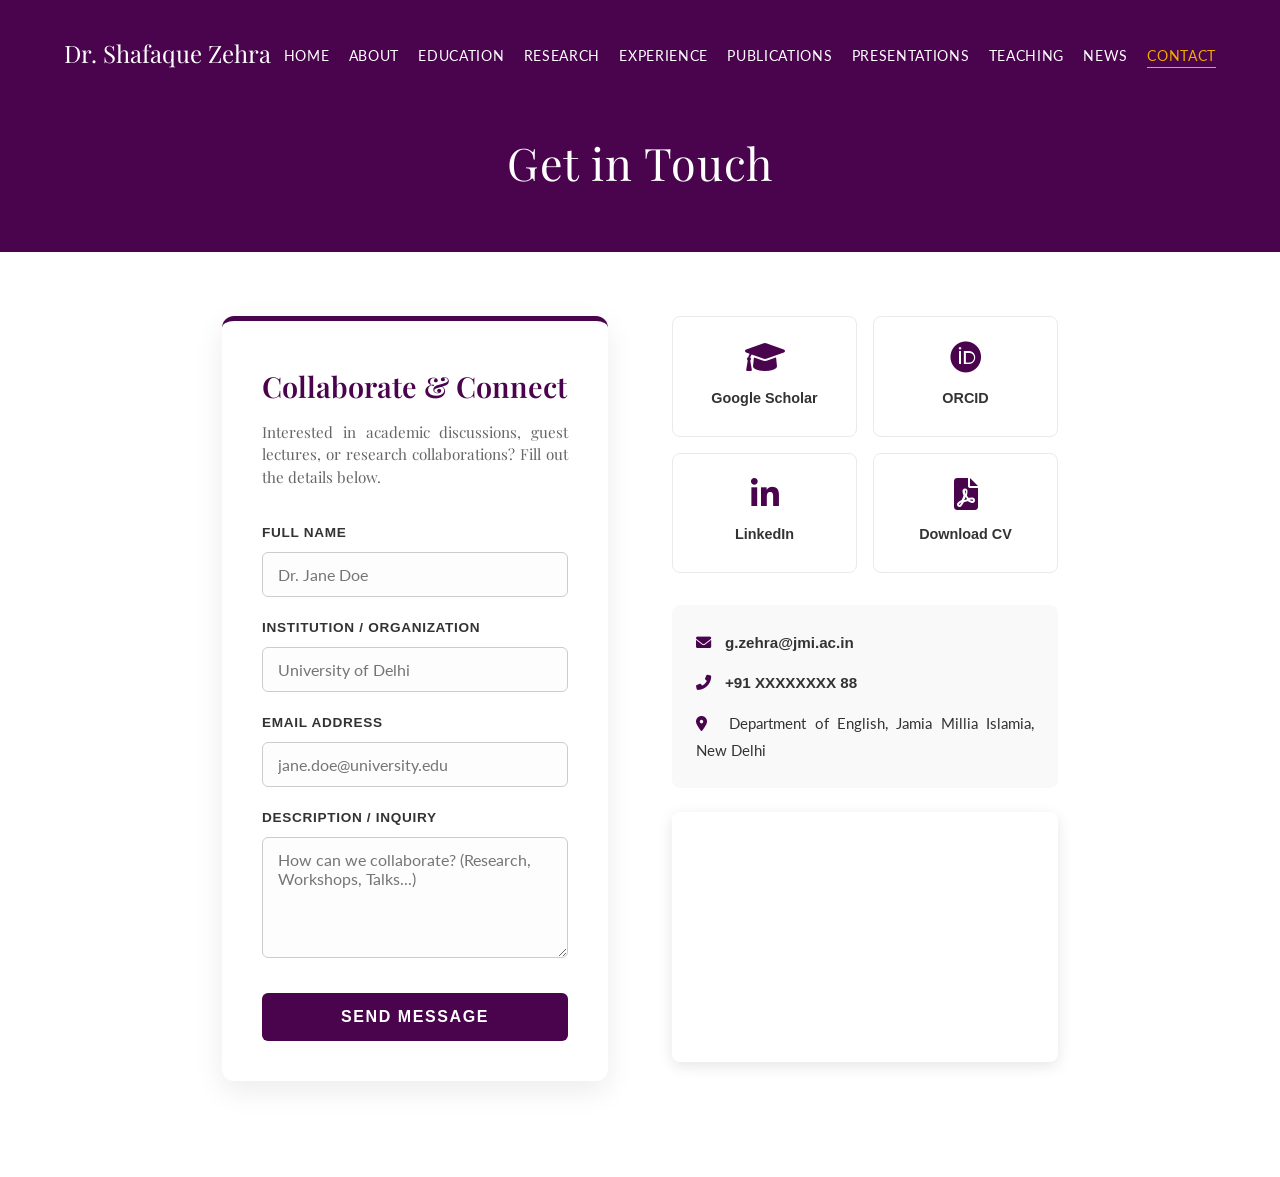
==== commit 96a11f85: "Update contact.html" ====
--- a/contact.html
+++ b/contact.html
@@ -13,122 +13,160 @@
             display: grid;
             grid-template-columns: 1fr 1fr;
             gap: 4rem;
-            margin-top: 2rem;
-        }
-
-        .contact-intro {
-            font-size: 1.15rem;
-            color: #444;
-            margin-bottom: 2.5rem;
-            line-height: 1.8;
-            border-left: 4px solid var(--hero-bg);
-            padding-left: 1.5rem;
-            background: #fdfdfd;
-            padding: 1.5rem;
-            border-radius: 0 8px 8px 0;
-            box-shadow: 0 2px 10px rgba(0,0,0,0.03);
-        }
-
-        /* Left Side: Contact Info & Map */
-        .info-group {
+            margin-top: 1rem;
+        }
+
+        /* --- Left Side: Modern Contact Form --- */
+        .form-section {
+            background: #ffffff;
+            padding: 2.5rem;
+            border-radius: 12px;
+            box-shadow: 0 10px 30px rgba(0,0,0,0.08);
+            border-top: 5px solid var(--hero-bg);
+        }
+        .form-section h2 {
+            font-size: 1.8rem;
+            color: var(--hero-bg);
+            margin-bottom: 0.5rem;
+            font-weight: 600;
+        }
+        .form-section p {
+            color: #666;
+            font-size: 0.95rem;
             margin-bottom: 2rem;
-        }
-        .info-item {
+            line-height: 1.5;
+        }
+        .modern-form {
             display: flex;
-            align-items: flex-start;
+            flex-direction: column;
             gap: 1.2rem;
-            margin-bottom: 1.5rem;
-            font-family: var(--font-sans);
-            font-size: 1.05rem;
-            color: #333;
-        }
-        .info-icon {
-            color: var(--hero-bg);
-            font-size: 1.5rem;
-            margin-top: 0.2rem;
-        }
-        .info-text strong {
-            display: block;
-            font-size: 0.9rem;
+        }
+        .input-group {
+            display: flex;
+            flex-direction: column;
+        }
+        .input-group label {
+            font-family: var(--font-sans);
+            font-size: 0.85rem;
+            font-weight: 700;
+            color: #333;
+            margin-bottom: 0.4rem;
             text-transform: uppercase;
             letter-spacing: 0.05em;
-            color: var(--hero-bg);
-            margin-bottom: 0.2rem;
-        }
-        .info-text a {
-            color: #333;
+        }
+        .modern-form input, .modern-form textarea {
+            font-family: var(--font-sans);
+            font-size: 1rem;
+            padding: 12px 15px;
+            border: 1px solid #ccc;
+            border-radius: 6px;
+            background: #fdfdfd;
+            transition: all 0.3s ease;
+        }
+        .modern-form input:focus, .modern-form textarea:focus {
+            outline: none;
+            border-color: var(--hero-bg);
+            box-shadow: 0 0 0 3px rgba(74, 4, 78, 0.1);
+            background: #ffffff;
+        }
+        .submit-btn {
+            background: var(--hero-bg);
+            color: #ffffff;
+            font-family: var(--font-sans);
+            font-size: 1rem;
+            font-weight: bold;
+            text-transform: uppercase;
+            letter-spacing: 0.1em;
+            padding: 15px;
+            border: none;
+            border-radius: 6px;
+            cursor: pointer;
+            transition: all 0.3s ease;
+            margin-top: 1rem;
+        }
+        .submit-btn:hover {
+            background: var(--accent-color);
+            color: var(--hero-bg);
+            transform: translateY(-2px);
+            box-shadow: 0 5px 15px rgba(0,0,0,0.2);
+        }
+
+        /* --- Right Side: Profiles & Map --- */
+        .academic-profiles {
+            display: grid;
+            grid-template-columns: 1fr 1fr;
+            gap: 1rem;
+            margin-bottom: 2rem;
+        }
+        .profile-card {
+            display: flex;
+            flex-direction: column;
+            align-items: center;
+            text-align: center;
+            padding: 1.5rem 1rem;
+            background: #ffffff;
+            border: 1px solid #eaeaea;
+            border-radius: 8px;
             text-decoration: none;
-            transition: color 0.3s;
-        }
-        .info-text a:hover {
+            color: #333;
+            transition: all 0.3s ease;
+        }
+        .profile-card:hover {
+            transform: translateY(-4px);
+            box-shadow: 0 8px 20px rgba(0,0,0,0.08);
+            border-color: var(--hero-bg);
+        }
+        .profile-icon {
+            font-size: 2rem;
+            color: var(--hero-bg);
+            margin-bottom: 0.8rem;
+            transition: all 0.3s ease;
+        }
+        .profile-card:hover .profile-icon {
             color: var(--accent-color);
         }
-
+        .profile-details span {
+            display: block;
+            font-family: var(--font-sans);
+            font-weight: 700;
+            font-size: 0.9rem;
+            color: #333;
+        }
+
+        /* Direct Info & Corrected Map */
+        .direct-info {
+            background: #f9f9f9;
+            padding: 1.5rem;
+            border-radius: 8px;
+            margin-bottom: 1.5rem;
+            font-family: var(--font-sans);
+            font-size: 0.95rem;
+        }
+        .direct-info i {
+            color: var(--hero-bg);
+            width: 25px;
+        }
+        .direct-info p {
+            margin-bottom: 0.8rem;
+            color: #333;
+        }
+        .direct-info a {
+            color: #333;
+            text-decoration: none;
+            font-weight: bold;
+        }
+        .direct-info a:hover {
+            color: var(--accent-color);
+        }
         .map-wrapper {
             width: 100%;
             height: 250px;
             border-radius: 8px;
             overflow: hidden;
             box-shadow: 0 4px 15px rgba(0,0,0,0.1);
-            margin-top: 1rem;
-        }
-
-        /* Right Side: Modern Profile Cards */
-        .academic-profiles {
-            display: flex;
-            flex-direction: column;
-            gap: 1.2rem;
-        }
-        .profile-card {
-            display: flex;
-            align-items: center;
-            gap: 1.5rem;
-            padding: 1.5rem;
-            background: #ffffff;
-            border: 1px solid #eaeaea;
-            border-radius: 8px;
-            text-decoration: none;
-            color: #333;
-            transition: all 0.3s ease;
-            box-shadow: 0 2px 8px rgba(0,0,0,0.02);
-        }
-        .profile-card:hover {
-            transform: translateY(-4px);
-            box-shadow: 0 10px 20px rgba(0,0,0,0.08);
-            border-color: var(--hero-bg);
-        }
-        .profile-icon {
-            background: #f7f7f7;
-            width: 50px;
-            height: 50px;
-            display: flex;
-            align-items: center;
-            justify-content: center;
-            border-radius: 50%;
-            font-size: 1.5rem;
-            color: var(--hero-bg);
-            transition: all 0.3s ease;
-        }
-        .profile-card:hover .profile-icon {
-            background: var(--hero-bg);
-            color: #ffffff;
-        }
-        .profile-details {
-            font-family: var(--font-sans);
-        }
-        .profile-details span {
-            display: block;
-            font-weight: 700;
-            font-size: 1.1rem;
-            color: var(--hero-bg);
-            margin-bottom: 0.2rem;
-        }
-        .profile-details small {
-            color: #666;
-            font-size: 0.85rem;
-        }
-
-        @media (max-width: 850px) {
+        }
+
+        @media (max-width: 900px) {
             .contact-container {
                 grid-template-columns: 1fr;
                 gap: 3rem;
@@ -158,44 +196,72 @@
 
     <main class="inner-content">
         
-        <div class="contact-intro">
-            I am always open to academic discussions, interdisciplinary collaborations, speaking engagements, and professional inquiries. Please feel free to reach out via email or connect with me through my academic networks.
-        </div>
-
         <div class="contact-container">
-            <!-- Left Side: Direct Contact & Location -->
-            <div class="contact-left">
-                <div class="info-group">
-                    <div class="info-item">
-                        <i class="fas fa-envelope info-icon"></i>
-                        <div class="info-text">
-                            <strong>Email Address</strong>
-                            <a href="mailto:g.zehra@jmi.ac.in">g.zehra@jmi.ac.in</a>
-                        </div>
-                    </div>
-
-                    <div class="info-item">
-                        <i class="fas fa-phone-alt info-icon"></i>
-                        <div class="info-text">
-                            <strong>Phone Number</strong>
-                            <a href="tel:XXXXXXXXX88">+91 XXXXXXXX 88</a>
-                        </div>
-                    </div>
-
-                    <div class="info-item">
-                        <i class="fas fa-map-marker-alt info-icon"></i>
-                        <div class="info-text">
-                            <strong>Office Location</strong>
-                            Department of English<br>
-                            Jamia Millia Islamia<br>
-                            Jamia Nagar, New Delhi, 110025, India
-                        </div>
-                    </div>
+            
+            <!-- Left Side: Modern Inquiries Form -->
+            <div class="form-section">
+                <h2>Collaborate & Connect</h2>
+                <p>Interested in academic discussions, guest lectures, or research collaborations? Fill out the details below.</p>
+                
+                <form action="mailto:g.zehra@jmi.ac.in" method="POST" enctype="text/plain" class="modern-form">
+                    <div class="input-group">
+                        <label>Full Name</label>
+                        <input type="text" name="Name" placeholder="Dr. Jane Doe" required>
+                    </div>
+                    
+                    <div class="input-group">
+                        <label>Institution / Organization</label>
+                        <input type="text" name="Organization" placeholder="University of Delhi">
+                    </div>
+                    
+                    <div class="input-group">
+                        <label>Email Address</label>
+                        <input type="email" name="Email" placeholder="jane.doe@university.edu" required>
+                    </div>
+                    
+                    <div class="input-group">
+                        <label>Description / Inquiry</label>
+                        <textarea name="Message" placeholder="How can we collaborate? (Research, Workshops, Talks...)" rows="5" required></textarea>
+                    </div>
+                    
+                    <button type="submit" class="submit-btn">Send Message</button>
+                </form>
+            </div>
+
+            <!-- Right Side: Profiles, Direct Contact & Corrected Map -->
+            <div class="contact-right">
+                
+                <div class="academic-profiles">
+                    <a href="https://scholar.google.com/citations?user=N5JJjjAAAAAJ" target="_blank" class="profile-card">
+                        <i class="fas fa-graduation-cap profile-icon"></i>
+                        <div class="profile-details"><span>Google Scholar</span></div>
+                    </a>
+
+                    <a href="https://orcid.org/0009-0004-7044-670X" target="_blank" class="profile-card">
+                        <i class="fab fa-orcid profile-icon"></i>
+                        <div class="profile-details"><span>ORCID</span></div>
+                    </a>
+
+                    <a href="https://www.linkedin.com/in/dr-shafaque-zehra-86493b15a/" target="_blank" class="profile-card">
+                        <i class="fab fa-linkedin-in profile-icon"></i>
+                        <div class="profile-details"><span>LinkedIn</span></div>
+                    </a>
+
+                    <a href="Resume_Dr%20Shafaque%20Zehra.pdf" download class="profile-card">
+                        <i class="fas fa-file-pdf profile-icon"></i>
+                        <div class="profile-details"><span>Download CV</span></div>
+                    </a>
                 </div>
 
-                <!-- Google Map Embed -->
+                <div class="direct-info">
+                    <p><i class="fas fa-envelope"></i> <a href="mailto:g.zehra@jmi.ac.in">g.zehra@jmi.ac.in</a></p>
+                    <p><i class="fas fa-phone-alt"></i> <a href="tel:XXXXXXXXX88">+91 XXXXXXXX 88</a></p>
+                    <p style="margin-bottom: 0;"><i class="fas fa-map-marker-alt"></i> Department of English, Jamia Millia Islamia, New Delhi</p>
+                </div>
+
+                <!-- Corrected Google Map Embed pointing specifically to the English Department -->
                 <div class="map-wrapper">
-                    <iframe src="https://www.google.com/maps/embed?pb=!1m18!1m12!1m3!1d3504.607212001712!2d77.27976781508075!3d28.55152598244976!2m3!1f0!2f0!3f0!3m2!1i1024!2i768!4f13.1!3m3!1m2!1s0x390ce3eb6995690b%3A0x6b772412eec5a818!2sDepartment%20of%20English%2C%20Jamia%20Millia%20Islamia!5e0!3m2!1sen!2sin!4v1689255000000!5m2!1sen!2sin" 
+                    <iframe src="https://maps.google.com/maps?q=Department%20of%20English,%20Jamia%20Millia%20Islamia,%20New%20Delhi&t=&z=16&ie=UTF8&iwloc=&output=embed" 
                             width="100%" 
                             height="100%" 
                             style="border:0;" 
@@ -204,48 +270,10 @@
                             referrerpolicy="no-referrer-when-downgrade">
                     </iframe>
                 </div>
+                
             </div>
-
-            <!-- Right Side: Academic & Social Profiles -->
-            <div class="contact-right">
-                <div class="academic-profiles">
-                    
-                    <a href="https://scholar.google.com/citations?user=N5JJjjAAAAAJ" target="_blank" class="profile-card">
-                        <div class="profile-icon"><i class="fas fa-graduation-cap"></i></div>
-                        <div class="profile-details">
-                            <span>Google Scholar</span>
-                            <small>View my citations and academic metrics</small>
-                        </div>
-                    </a>
-
-                    <a href="https://orcid.org/0009-0004-7044-670X" target="_blank" class="profile-card">
-                        <div class="profile-icon"><i class="fab fa-orcid"></i></div>
-                        <div class="profile-details">
-                            <span>ORCID iD</span>
-                            <small>View my verified research record</small>
-                        </div>
-                    </a>
-
-                    <a href="https://www.linkedin.com/in/dr-shafaque-zehra-86493b15a/" target="_blank" class="profile-card">
-                        <div class="profile-icon"><i class="fab fa-linkedin-in"></i></div>
-                        <div class="profile-details">
-                            <span>LinkedIn</span>
-                            <small>Connect with my professional network</small>
-                        </div>
-                    </a>
-
-                    <a href="Resume_Dr%20Shafaque%20Zehra.pdf" download class="profile-card">
-                        <div class="profile-icon"><i class="fas fa-file-pdf"></i></div>
-                        <div class="profile-details">
-                            <span>Curriculum Vitae</span>
-                            <small>Download my complete academic CV</small>
-                        </div>
-                    </a>
-
-                </div>
-            </div>
+            
         </div>
-
     </main>
 </body>
 </html>
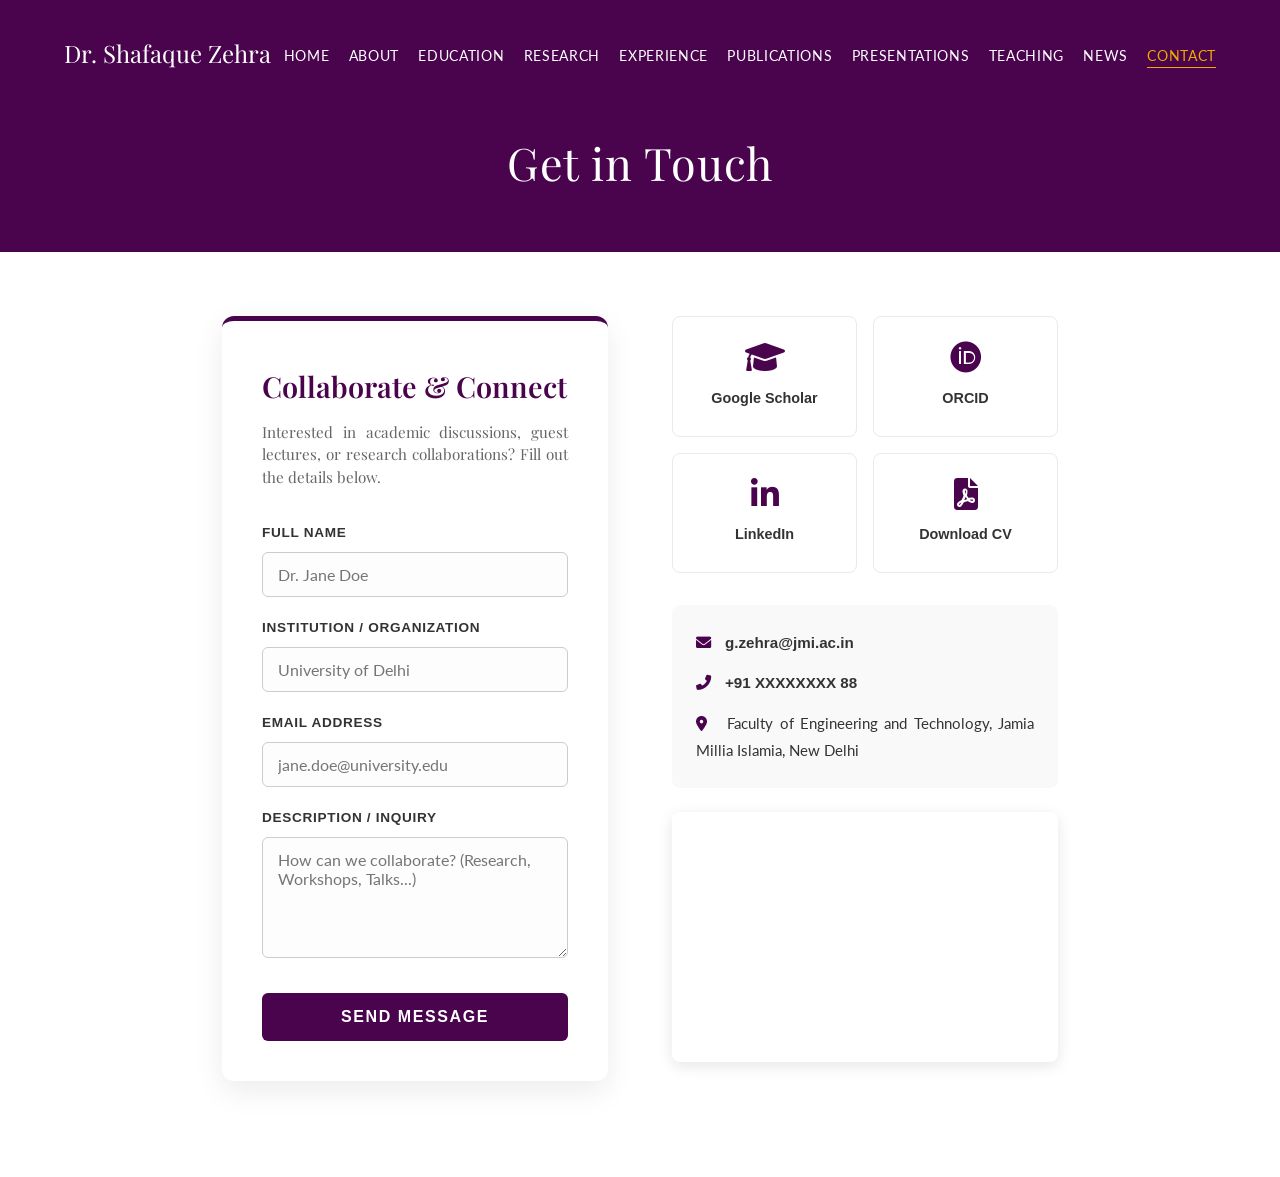
==== commit 90daec14: "Update contact.html" ====
--- a/contact.html
+++ b/contact.html
@@ -256,12 +256,12 @@
                 <div class="direct-info">
                     <p><i class="fas fa-envelope"></i> <a href="mailto:g.zehra@jmi.ac.in">g.zehra@jmi.ac.in</a></p>
                     <p><i class="fas fa-phone-alt"></i> <a href="tel:XXXXXXXXX88">+91 XXXXXXXX 88</a></p>
-                    <p style="margin-bottom: 0;"><i class="fas fa-map-marker-alt"></i> Department of English, Jamia Millia Islamia, New Delhi</p>
+                    <p style="margin-bottom: 0;"><i class="fas fa-map-marker-alt"></i> Faculty of Engineering and Technology, Jamia Millia Islamia, New Delhi</p>
                 </div>
 
                 <!-- Corrected Google Map Embed pointing specifically to the English Department -->
                 <div class="map-wrapper">
-                    <iframe src="https://maps.google.com/maps?q=Department%20of%20English,%20Jamia%20Millia%20Islamia,%20New%20Delhi&t=&z=16&ie=UTF8&iwloc=&output=embed" 
+                    <iframe src="https://www.google.com/maps/place/Faculty+of+Engineering+and+Technology,+Jamia+Millia+Islamia+New+Delhi/@28.5601926,77.2793283,866m/data=!3m1!1e3!4m14!1m7!3m6!1s0x390ce3f34a47c729:0x6a6dc45ff88d2ec5!2sFaculty+of+Engineering+and+Technology,+Jamia+Millia+Islamia+New+Delhi!8m2!3d28.5601926!4d77.2793283!16s%2Fm%2F011x3lvb!3m5!1s0x390ce3f34a47c729:0x6a6dc45ff88d2ec5!8m2!3d28.5601926!4d77.2793283!16s%2Fm%2F011x3lvb?entry=ttu&g_ep=EgoyMDI2MDcxNS4wIKXMDSoASAFQAw%3D%3D" 
                             width="100%" 
                             height="100%" 
                             style="border:0;" 
